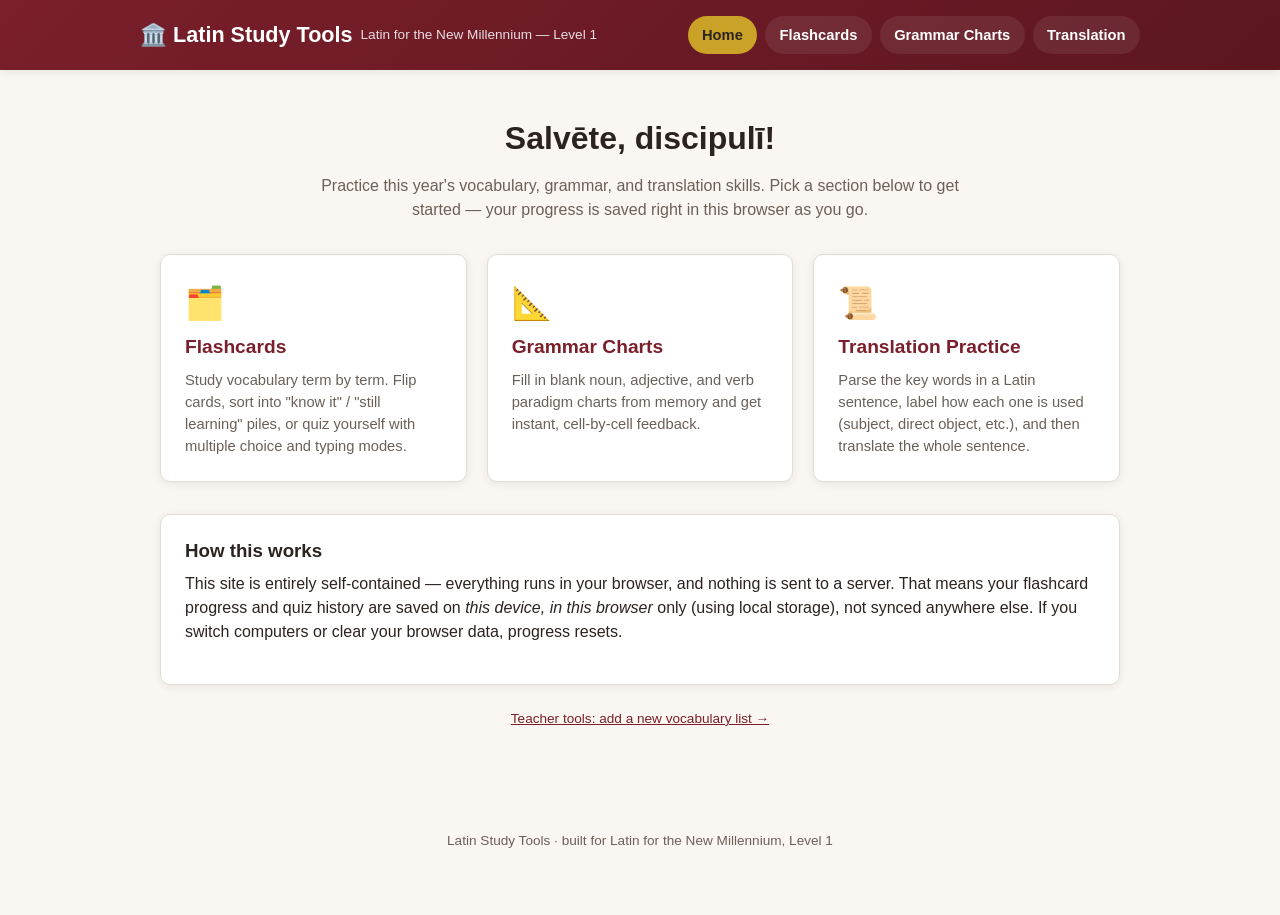
==== index.html @ 422d87cd "Add files via upload" ====
<!DOCTYPE html>
<html lang="en">
<head>
<meta charset="UTF-8">
<meta name="viewport" content="width=device-width, initial-scale=1.0">
<title>Latin Study Tools</title>
<link rel="icon" href="data:image/svg+xml,%3Csvg xmlns=%27http://www.w3.org/2000/svg%27 viewBox=%270 0 100 100%27%3E%3Ctext y=%27.9em%27 font-size=%2790%27%3E%F0%9F%8F%9B%EF%B8%8F%3C/text%3E%3C/svg%3E">
<link rel="stylesheet" href="css/style.css">
</head>
<body>

<header class="site-header">
  <div class="header-inner">
    <a class="site-title" href="index.html">
      🏛️ Latin Study Tools
      <span class="site-title-sub">Latin for the New Millennium — Level 1</span>
    </a>
    <nav class="site-nav">
      <a href="index.html">Home</a>
      <a href="flashcards.html">Flashcards</a>
      <a href="grammar.html">Grammar Charts</a>
      <a href="translation.html">Translation</a>
    </nav>
  </div>
</header>

<main class="container">

  <div class="hero">
    <h1>Salvēte, discipulī!</h1>
    <p>Practice this year's vocabulary, grammar, and translation skills. Pick a section below to get started — your progress is saved right in this browser as you go.</p>
  </div>

  <div class="section-grid">
    <a class="section-card" href="flashcards.html">
      <div class="icon">🗂️</div>
      <h2>Flashcards</h2>
      <p>Study vocabulary term by term. Flip cards, sort into "know it" / "still learning" piles, or quiz yourself with multiple choice and typing modes.</p>
    </a>

    <a class="section-card" href="grammar.html">
      <div class="icon">📐</div>
      <h2>Grammar Charts</h2>
      <p>Fill in blank noun, adjective, and verb paradigm charts from memory and get instant, cell-by-cell feedback.</p>
    </a>

    <a class="section-card" href="translation.html">
      <div class="icon">📜</div>
      <h2>Translation Practice</h2>
      <p>Parse the key words in a Latin sentence, label how each one is used (subject, direct object, etc.), and then translate the whole sentence.</p>
    </a>
  </div>

  <div class="card" style="margin-top:2rem;">
    <h3>How this works</h3>
    <p>This site is entirely self-contained — everything runs in your browser, and nothing is sent to a server. That means your flashcard progress and quiz history are saved on <em>this device, in this browser</em> only (using local storage), not synced anywhere else. If you switch computers or clear your browser data, progress resets.</p>
  </div>

  <p style="text-align:center; font-size:0.85rem;"><a href="vocab-import.html">Teacher tools: add a new vocabulary list →</a></p>

</main>

<footer class="site-footer">
  Latin Study Tools &middot; built for Latin for the New Millennium, Level 1
</footer>

<script src="js/main.js"></script>
</body>
</html>
---- css/style.css ----
/* ==========================================================================
   Latin Study Tools — shared stylesheet
   Edit the variables below to re-theme the whole site (e.g. to your
   school's colors). Everything else references these.
   ========================================================================== */

:root {
  --color-primary: #7a1f2b;      /* deep maroon */
  --color-primary-dark: #5c1620;
  --color-primary-light: #a5414c;
  --color-accent: #c9a227;       /* gold */
  --color-bg: #faf7f2;
  --color-surface: #ffffff;
  --color-text: #2b2320;
  --color-text-muted: #6b6058;
  --color-border: #e4dcd0;
  --color-correct: #1e7d3c;
  --color-correct-bg: #e6f4ea;
  --color-incorrect: #b3261e;
  --color-incorrect-bg: #fbe9e7;
  --color-info-bg: #fff8e6;
  --radius: 10px;
  --shadow: 0 2px 8px rgba(43, 35, 32, 0.08);
  --shadow-lg: 0 8px 24px rgba(43, 35, 32, 0.14);
  --font-body: -apple-system, BlinkMacSystemFont, "Segoe UI", Roboto, Helvetica, Arial, sans-serif;
  --font-latin: Georgia, "Times New Roman", serif;
}

* { box-sizing: border-box; }

html, body {
  margin: 0;
  padding: 0;
  background: var(--color-bg);
  color: var(--color-text);
  font-family: var(--font-body);
  line-height: 1.5;
}

body { padding-bottom: 3rem; }

h1, h2, h3, h4 { line-height: 1.25; margin: 0 0 0.5em; }
p { margin: 0 0 1em; }

a { color: var(--color-primary); }
a:hover { color: var(--color-primary-dark); }

.latin { font-family: var(--font-latin); font-style: italic; }

/* ---------- Layout ---------- */

.site-header {
  background: linear-gradient(135deg, var(--color-primary), var(--color-primary-dark));
  color: #fff;
  padding: 1rem 1.5rem;
  box-shadow: var(--shadow);
}

.site-header .header-inner {
  max-width: 1000px;
  margin: 0 auto;
  display: flex;
  align-items: center;
  justify-content: space-between;
  flex-wrap: wrap;
  gap: 0.75rem;
}

.site-title {
  font-size: 1.35rem;
  font-weight: 700;
  color: #fff;
  text-decoration: none;
  display: flex;
  align-items: center;
  gap: 0.5rem;
}

.site-title .site-title-sub {
  font-weight: 400;
  font-size: 0.85rem;
  opacity: 0.85;
  display: block;
}

nav.site-nav { display: flex; gap: 0.5rem; flex-wrap: wrap; }

nav.site-nav a {
  color: #fff;
  text-decoration: none;
  padding: 0.5rem 0.9rem;
  border-radius: 999px;
  font-size: 0.92rem;
  font-weight: 600;
  background: rgba(255,255,255,0.08);
  transition: background 0.15s ease;
}

nav.site-nav a:hover { background: rgba(255,255,255,0.2); }
nav.site-nav a.active { background: var(--color-accent); color: #2b2320; }

main.container {
  max-width: 1000px;
  margin: 0 auto;
  padding: 2rem 1.25rem;
}

.card {
  background: var(--color-surface);
  border: 1px solid var(--color-border);
  border-radius: var(--radius);
  box-shadow: var(--shadow);
  padding: 1.5rem;
  margin-bottom: 1.5rem;
}

footer.site-footer {
  text-align: center;
  color: var(--color-text-muted);
  font-size: 0.85rem;
  margin-top: 2.5rem;
  padding: 1rem;
}

/* ---------- Buttons & forms ---------- */

.btn {
  display: inline-flex;
  align-items: center;
  gap: 0.4rem;
  font-size: 0.95rem;
  font-weight: 600;
  padding: 0.55rem 1.1rem;
  border-radius: 8px;
  border: 1px solid var(--color-primary);
  background: var(--color-primary);
  color: #fff;
  cursor: pointer;
  text-decoration: none;
}

.btn:hover { background: var(--color-primary-dark); border-color: var(--color-primary-dark); }
.btn:disabled { opacity: 0.5; cursor: not-allowed; }

.btn-secondary {
  background: transparent;
  color: var(--color-primary);
}
.btn-secondary:hover { background: rgba(122,31,43,0.08); }

.btn-accent {
  background: var(--color-accent);
  border-color: var(--color-accent);
  color: #2b2320;
}
.btn-accent:hover { background: #b08f20; border-color: #b08f20; }

.btn-row { display: flex; gap: 0.6rem; flex-wrap: wrap; align-items: center; margin: 1rem 0; }

select, input[type="text"], textarea {
  font-family: inherit;
  font-size: 0.95rem;
  padding: 0.45rem 0.6rem;
  border: 1px solid var(--color-border);
  border-radius: 6px;
  background: #fff;
  color: var(--color-text);
}

select:focus, input:focus, textarea:focus {
  outline: 2px solid var(--color-primary-light);
  outline-offset: 1px;
}

textarea { width: 100%; resize: vertical; font-size: 1rem; }

label { font-weight: 600; font-size: 0.85rem; color: var(--color-text-muted); display: block; margin-bottom: 0.25rem; }

/* ---------- Home page ---------- */

.hero {
  text-align: center;
  padding: 1rem 0 2rem;
}
.hero h1 { font-size: 2rem; }
.hero p { color: var(--color-text-muted); max-width: 640px; margin: 0 auto; }

.section-grid {
  display: grid;
  grid-template-columns: repeat(auto-fit, minmax(260px, 1fr));
  gap: 1.25rem;
}

.section-card {
  background: var(--color-surface);
  border: 1px solid var(--color-border);
  border-radius: var(--radius);
  box-shadow: var(--shadow);
  padding: 1.5rem;
  text-decoration: none;
  color: var(--color-text);
  display: block;
  transition: transform 0.15s ease, box-shadow 0.15s ease;
}
.section-card:hover { transform: translateY(-3px); box-shadow: var(--shadow-lg); }
.section-card .icon { font-size: 2rem; margin-bottom: 0.5rem; }
.section-card h2 { color: var(--color-primary); font-size: 1.2rem; }
.section-card p { color: var(--color-text-muted); font-size: 0.92rem; margin-bottom: 0; }

/* ---------- Flashcards ---------- */

.flashcard-toolbar {
  display: flex;
  gap: 0.75rem;
  flex-wrap: wrap;
  align-items: flex-end;
  margin-bottom: 1.25rem;
}

.flashcard-toolbar .field { display: flex; flex-direction: column; gap: 0.25rem; }

.progress-line {
  display: flex;
  justify-content: space-between;
  font-size: 0.85rem;
  color: var(--color-text-muted);
  margin-bottom: 0.5rem;
}

.flip-card-scene {
  perspective: 1200px;
  max-width: 520px;
  margin: 0 auto 1.25rem;
  height: 260px;
}

.flip-card {
  position: relative;
  width: 100%;
  height: 100%;
  cursor: pointer;
  transition: transform 0.5s;
  transform-style: preserve-3d;
}

.flip-card.is-flipped { transform: rotateY(180deg); }

.flip-face {
  position: absolute;
  inset: 0;
  backface-visibility: hidden;
  border-radius: var(--radius);
  border: 1px solid var(--color-border);
  box-shadow: var(--shadow);
  display: flex;
  flex-direction: column;
  align-items: center;
  justify-content: center;
  text-align: center;
  padding: 1.5rem;
  background: var(--color-surface);
}

.flip-face .term {
  font-family: var(--font-latin);
  font-size: 1.9rem;
  color: var(--color-primary);
  margin-bottom: 0.4rem;
}

.flip-face .meta { color: var(--color-text-muted); font-size: 0.9rem; }
.flip-face .hint { position: absolute; bottom: 0.75rem; right: 1rem; font-size: 0.75rem; color: var(--color-text-muted); }

.flip-face.back { transform: rotateY(180deg); }

.flashcard-controls {
  display: flex;
  justify-content: center;
  gap: 0.75rem;
  flex-wrap: wrap;
}

.pill-btn {
  border-radius: 999px;
  padding: 0.5rem 1.2rem;
  border: 1px solid var(--color-border);
  background: #fff;
  cursor: pointer;
  font-weight: 600;
  font-size: 0.9rem;
}
.pill-btn.unknown { color: var(--color-incorrect); border-color: var(--color-incorrect); }
.pill-btn.known { color: var(--color-correct); border-color: var(--color-correct); }
.pill-btn.unknown:hover { background: var(--color-incorrect-bg); }
.pill-btn.known:hover { background: var(--color-correct-bg); }

.quiz-choice {
  display: block;
  width: 100%;
  text-align: left;
  padding: 0.7rem 1rem;
  margin-bottom: 0.5rem;
  border-radius: 8px;
  border: 1px solid var(--color-border);
  background: #fff;
  cursor: pointer;
  font-size: 1rem;
}
.quiz-choice:hover { border-color: var(--color-primary-light); }
.quiz-choice.correct { background: var(--color-correct-bg); border-color: var(--color-correct); color: var(--color-correct); }
.quiz-choice.incorrect { background: var(--color-incorrect-bg); border-color: var(--color-incorrect); color: var(--color-incorrect); }

/* ---------- Grammar charts ---------- */

.chart-table-wrap { overflow-x: auto; }

table.chart-table {
  border-collapse: collapse;
  width: 100%;
  margin-bottom: 1rem;
  font-size: 0.95rem;
}

table.chart-table caption {
  caption-side: top;
  text-align: left;
  font-weight: 700;
  color: var(--color-primary);
  font-size: 1.05rem;
  margin-bottom: 0.5rem;
}

table.chart-table th, table.chart-table td {
  border: 1px solid var(--color-border);
  padding: 0.5rem 0.6rem;
  text-align: left;
}

table.chart-table th {
  background: var(--color-bg);
  font-weight: 700;
  white-space: nowrap;
}

table.chart-table input[type="text"] {
  width: 100%;
  min-width: 90px;
  font-family: var(--font-latin);
}

table.chart-table input.correct { background: var(--color-correct-bg); border-color: var(--color-correct); }
table.chart-table input.incorrect { background: var(--color-incorrect-bg); border-color: var(--color-incorrect); }

.answer-reveal { font-family: var(--font-latin); color: var(--color-text-muted); font-size: 0.85rem; margin-top: 0.15rem; }

.score-banner {
  border-radius: var(--radius);
  padding: 0.85rem 1.1rem;
  margin-bottom: 1rem;
  font-weight: 600;
}
.score-banner.good { background: var(--color-correct-bg); color: var(--color-correct); }
.score-banner.mixed { background: var(--color-info-bg); color: #8a6d00; }

/* ---------- Translation section ---------- */

.sentence-display {
  font-family: var(--font-latin);
  font-size: 1.5rem;
  text-align: center;
  color: var(--color-primary);
  padding: 1rem;
  background: var(--color-info-bg);
  border-radius: var(--radius);
  margin-bottom: 1.5rem;
}

.word-parse-block {
  border: 1px solid var(--color-border);
  border-radius: var(--radius);
  padding: 1rem 1.25rem;
  margin-bottom: 1rem;
}

.word-parse-block .word-heading {
  font-family: var(--font-latin);
  font-size: 1.3rem;
  color: var(--color-primary);
  margin-bottom: 0.5rem;
}

.parse-fields {
  display: grid;
  grid-template-columns: repeat(auto-fit, minmax(150px, 1fr));
  gap: 0.75rem;
  margin-bottom: 0.5rem;
}

.parse-feedback { font-size: 0.85rem; margin-top: 0.4rem; font-weight: 600; }
.parse-feedback.correct { color: var(--color-correct); }
.parse-feedback.incorrect { color: var(--color-incorrect); }

.translation-box textarea { min-height: 90px; }

.model-answers {
  background: var(--color-info-bg);
  border-radius: var(--radius);
  padding: 1rem 1.25rem;
  margin-top: 0.75rem;
}
.model-answers ul { margin: 0.4rem 0 0; padding-left: 1.25rem; }

.tag {
  display: inline-block;
  font-size: 0.75rem;
  font-weight: 700;
  text-transform: uppercase;
  letter-spacing: 0.03em;
  padding: 0.15rem 0.5rem;
  border-radius: 999px;
  background: var(--color-bg);
  color: var(--color-text-muted);
  border: 1px solid var(--color-border);
  margin-left: 0.5rem;
}

.helper-callout {
  background: var(--color-info-bg);
  border: 1px solid #f0e0a8;
  border-radius: var(--radius);
  padding: 1rem 1.25rem;
  margin-bottom: 1.25rem;
  font-size: 0.92rem;
}

.helper-callout code { background: rgba(0,0,0,0.06); padding: 0.1rem 0.35rem; border-radius: 4px; }

@media (max-width: 640px) {
  .site-header .header-inner { flex-direction: column; align-items: flex-start; }
  .sentence-display { font-size: 1.2rem; }
}
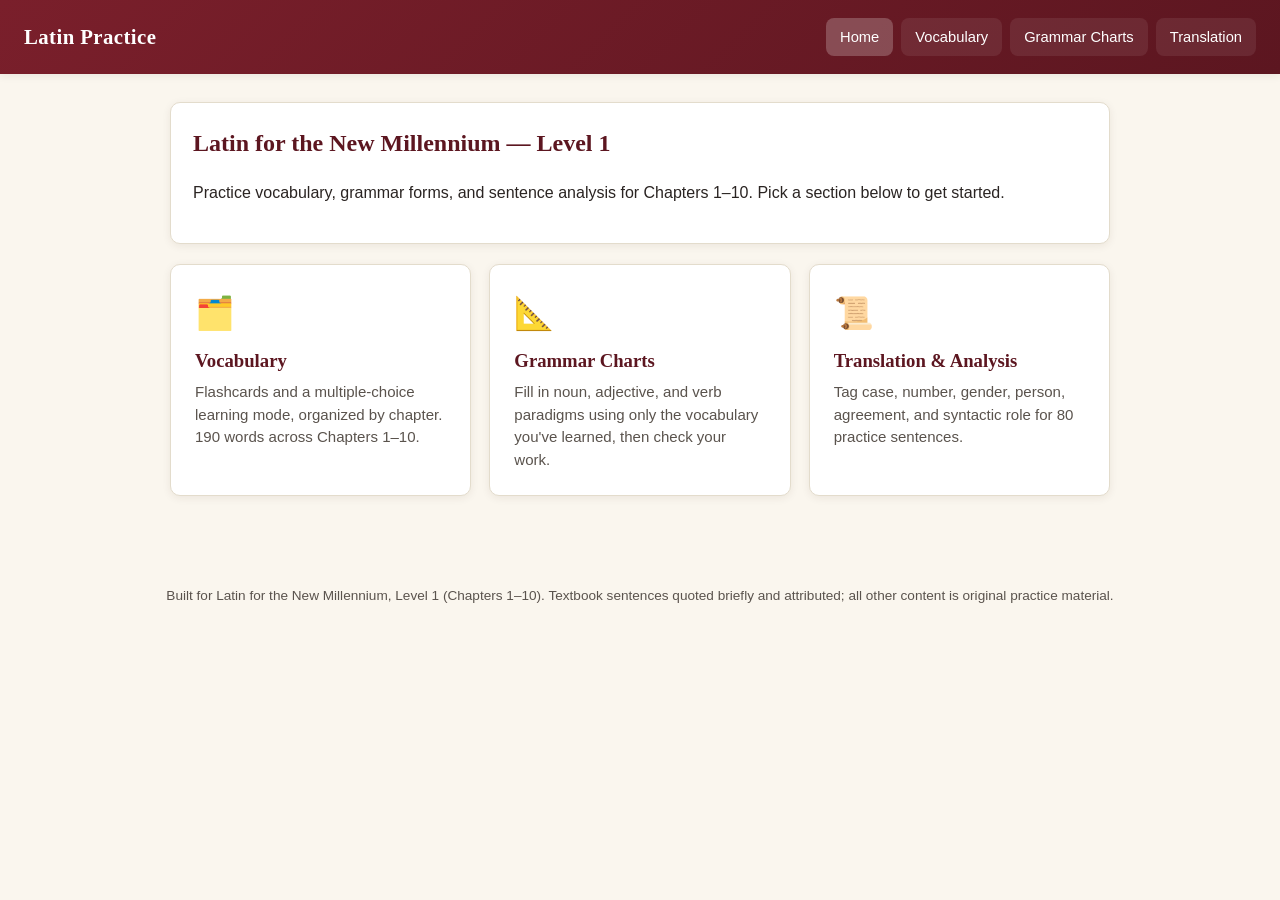
==== commit 78250ed9: "10878213" ====
--- a/index.html
+++ b/index.html
@@ -1,69 +1,47 @@
-<!DOCTYPE html>
+<!doctype html>
 <html lang="en">
 <head>
-<meta charset="UTF-8">
-<meta name="viewport" content="width=device-width, initial-scale=1.0">
-<title>Latin Study Tools</title>
-<link rel="icon" href="data:image/svg+xml,%3Csvg xmlns=%27http://www.w3.org/2000/svg%27 viewBox=%270 0 100 100%27%3E%3Ctext y=%27.9em%27 font-size=%2790%27%3E%F0%9F%8F%9B%EF%B8%8F%3C/text%3E%3C/svg%3E">
+<meta charset="utf-8">
+<meta name="viewport" content="width=device-width, initial-scale=1">
+<title>Latin Practice — LFNM Level 1</title>
 <link rel="stylesheet" href="css/style.css">
 </head>
 <body>
-
 <header class="site-header">
-  <div class="header-inner">
-    <a class="site-title" href="index.html">
-      🏛️ Latin Study Tools
-      <span class="site-title-sub">Latin for the New Millennium — Level 1</span>
-    </a>
-    <nav class="site-nav">
-      <a href="index.html">Home</a>
-      <a href="flashcards.html">Flashcards</a>
-      <a href="grammar.html">Grammar Charts</a>
-      <a href="translation.html">Translation</a>
-    </nav>
-  </div>
+  <h1><a href="index.html">Latin Practice</a></h1>
+  <nav class="site-nav">
+    <a href="index.html" class="active">Home</a>
+    <a href="flashcards.html">Vocabulary</a>
+    <a href="grammar.html">Grammar Charts</a>
+    <a href="translate.html">Translation</a>
+  </nav>
 </header>
 
-<main class="container">
-
-  <div class="hero">
-    <h1>Salvēte, discipulī!</h1>
-    <p>Practice this year's vocabulary, grammar, and translation skills. Pick a section below to get started — your progress is saved right in this browser as you go.</p>
+<main>
+  <div class="card">
+    <h2>Latin for the New Millennium — Level 1</h2>
+    <p>Practice vocabulary, grammar forms, and sentence analysis for Chapters 1–10. Pick a section below to get started.</p>
   </div>
 
   <div class="section-grid">
-    <a class="section-card" href="flashcards.html">
+    <a class="section-tile" href="flashcards.html">
       <div class="icon">🗂️</div>
-      <h2>Flashcards</h2>
-      <p>Study vocabulary term by term. Flip cards, sort into "know it" / "still learning" piles, or quiz yourself with multiple choice and typing modes.</p>
+      <h3>Vocabulary</h3>
+      <p>Flashcards and a multiple-choice learning mode, organized by chapter. 190 words across Chapters 1–10.</p>
     </a>
-
-    <a class="section-card" href="grammar.html">
+    <a class="section-tile" href="grammar.html">
       <div class="icon">📐</div>
-      <h2>Grammar Charts</h2>
-      <p>Fill in blank noun, adjective, and verb paradigm charts from memory and get instant, cell-by-cell feedback.</p>
+      <h3>Grammar Charts</h3>
+      <p>Fill in noun, adjective, and verb paradigms using only the vocabulary you've learned, then check your work.</p>
     </a>
-
-    <a class="section-card" href="translation.html">
+    <a class="section-tile" href="translate.html">
       <div class="icon">📜</div>
-      <h2>Translation Practice</h2>
-      <p>Parse the key words in a Latin sentence, label how each one is used (subject, direct object, etc.), and then translate the whole sentence.</p>
+      <h3>Translation &amp; Analysis</h3>
+      <p>Tag case, number, gender, person, agreement, and syntactic role for 80 practice sentences.</p>
     </a>
   </div>
-
-  <div class="card" style="margin-top:2rem;">
-    <h3>How this works</h3>
-    <p>This site is entirely self-contained — everything runs in your browser, and nothing is sent to a server. That means your flashcard progress and quiz history are saved on <em>this device, in this browser</em> only (using local storage), not synced anywhere else. If you switch computers or clear your browser data, progress resets.</p>
-  </div>
-
-  <p style="text-align:center; font-size:0.85rem;"><a href="vocab-import.html">Teacher tools: add a new vocabulary list →</a></p>
-
 </main>
 
-<footer class="site-footer">
-  Latin Study Tools &middot; built for Latin for the New Millennium, Level 1
-</footer>
-
-<script src="js/main.js"></script>
+<footer class="site-footer">Built for Latin for the New Millennium, Level 1 (Chapters 1–10). Textbook sentences quoted briefly and attributed; all other content is original practice material.</footer>
 </body>
 </html>
--- a/css/style.css
+++ b/css/style.css
@@ -1,29 +1,16 @@
-/* ==========================================================================
-   Latin Study Tools — shared stylesheet
-   Edit the variables below to re-theme the whole site (e.g. to your
-   school's colors). Everything else references these.
-   ========================================================================== */
-
 :root {
-  --color-primary: #7a1f2b;      /* deep maroon */
-  --color-primary-dark: #5c1620;
-  --color-primary-light: #a5414c;
-  --color-accent: #c9a227;       /* gold */
-  --color-bg: #faf7f2;
-  --color-surface: #ffffff;
-  --color-text: #2b2320;
-  --color-text-muted: #6b6058;
-  --color-border: #e4dcd0;
-  --color-correct: #1e7d3c;
-  --color-correct-bg: #e6f4ea;
-  --color-incorrect: #b3261e;
-  --color-incorrect-bg: #fbe9e7;
-  --color-info-bg: #fff8e6;
+  --maroon: #7a1f2b;
+  --maroon-dark: #5c1620;
+  --gold: #b8892b;
+  --cream: #faf6ee;
+  --paper: #ffffff;
+  --ink: #2a2422;
+  --ink-soft: #5a534d;
+  --border: #e3dccc;
+  --good: #2e7d4f;
+  --bad: #b3382c;
+  --shadow: 0 2px 8px rgba(60, 40, 20, 0.08);
   --radius: 10px;
-  --shadow: 0 2px 8px rgba(43, 35, 32, 0.08);
-  --shadow-lg: 0 8px 24px rgba(43, 35, 32, 0.14);
-  --font-body: -apple-system, BlinkMacSystemFont, "Segoe UI", Roboto, Helvetica, Arial, sans-serif;
-  --font-latin: Georgia, "Times New Roman", serif;
 }
 
 * { box-sizing: border-box; }
@@ -31,411 +18,380 @@
 html, body {
   margin: 0;
   padding: 0;
-  background: var(--color-bg);
-  color: var(--color-text);
-  font-family: var(--font-body);
+  background: var(--cream);
+  color: var(--ink);
+  font-family: -apple-system, BlinkMacSystemFont, "Segoe UI", Helvetica, Arial, sans-serif;
   line-height: 1.5;
 }
 
-body { padding-bottom: 3rem; }
-
-h1, h2, h3, h4 { line-height: 1.25; margin: 0 0 0.5em; }
-p { margin: 0 0 1em; }
-
-a { color: var(--color-primary); }
-a:hover { color: var(--color-primary-dark); }
-
-.latin { font-family: var(--font-latin); font-style: italic; }
-
-/* ---------- Layout ---------- */
-
-.site-header {
-  background: linear-gradient(135deg, var(--color-primary), var(--color-primary-dark));
+.latin {
+  font-family: Georgia, "Times New Roman", serif;
+}
+
+a { color: var(--maroon); }
+
+header.site-header {
+  background: linear-gradient(135deg, var(--maroon), var(--maroon-dark));
   color: #fff;
-  padding: 1rem 1.5rem;
-  box-shadow: var(--shadow);
-}
-
-.site-header .header-inner {
-  max-width: 1000px;
-  margin: 0 auto;
+  padding: 18px 24px;
   display: flex;
   align-items: center;
   justify-content: space-between;
   flex-wrap: wrap;
-  gap: 0.75rem;
-}
-
-.site-title {
-  font-size: 1.35rem;
-  font-weight: 700;
-  color: #fff;
-  text-decoration: none;
-  display: flex;
-  align-items: center;
-  gap: 0.5rem;
-}
-
-.site-title .site-title-sub {
-  font-weight: 400;
-  font-size: 0.85rem;
-  opacity: 0.85;
-  display: block;
-}
-
-nav.site-nav { display: flex; gap: 0.5rem; flex-wrap: wrap; }
+  gap: 12px;
+  box-shadow: var(--shadow);
+}
+
+header.site-header h1 {
+  margin: 0;
+  font-size: 1.3rem;
+  font-family: Georgia, serif;
+  letter-spacing: 0.02em;
+}
+
+header.site-header h1 a { color: #fff; text-decoration: none; }
+
+nav.site-nav { display: flex; gap: 8px; flex-wrap: wrap; }
 
 nav.site-nav a {
   color: #fff;
   text-decoration: none;
-  padding: 0.5rem 0.9rem;
-  border-radius: 999px;
+  padding: 8px 14px;
+  border-radius: 8px;
   font-size: 0.92rem;
-  font-weight: 600;
   background: rgba(255,255,255,0.08);
-  transition: background 0.15s ease;
-}
-
-nav.site-nav a:hover { background: rgba(255,255,255,0.2); }
-nav.site-nav a.active { background: var(--color-accent); color: #2b2320; }
-
-main.container {
-  max-width: 1000px;
+  transition: background 0.15s;
+}
+
+nav.site-nav a:hover, nav.site-nav a.active {
+  background: rgba(255,255,255,0.22);
+}
+
+main {
+  max-width: 980px;
   margin: 0 auto;
-  padding: 2rem 1.25rem;
+  padding: 28px 20px 60px;
 }
 
 .card {
-  background: var(--color-surface);
-  border: 1px solid var(--color-border);
+  background: var(--paper);
+  border: 1px solid var(--border);
   border-radius: var(--radius);
   box-shadow: var(--shadow);
-  padding: 1.5rem;
-  margin-bottom: 1.5rem;
-}
-
-footer.site-footer {
-  text-align: center;
-  color: var(--color-text-muted);
-  font-size: 0.85rem;
-  margin-top: 2.5rem;
-  padding: 1rem;
-}
-
-/* ---------- Buttons & forms ---------- */
-
-.btn {
-  display: inline-flex;
-  align-items: center;
-  gap: 0.4rem;
-  font-size: 0.95rem;
-  font-weight: 600;
-  padding: 0.55rem 1.1rem;
-  border-radius: 8px;
-  border: 1px solid var(--color-primary);
-  background: var(--color-primary);
-  color: #fff;
-  cursor: pointer;
+  padding: 22px;
+  margin-bottom: 20px;
+}
+
+.card h2 { margin-top: 0; font-family: Georgia, serif; color: var(--maroon-dark); }
+
+.section-grid {
+  display: grid;
+  grid-template-columns: repeat(auto-fit, minmax(240px, 1fr));
+  gap: 18px;
+  margin-top: 20px;
+}
+
+.section-tile {
+  display: block;
+  background: var(--paper);
+  border: 1px solid var(--border);
+  border-radius: var(--radius);
+  box-shadow: var(--shadow);
+  padding: 24px;
   text-decoration: none;
-}
-
-.btn:hover { background: var(--color-primary-dark); border-color: var(--color-primary-dark); }
-.btn:disabled { opacity: 0.5; cursor: not-allowed; }
-
-.btn-secondary {
-  background: transparent;
-  color: var(--color-primary);
-}
-.btn-secondary:hover { background: rgba(122,31,43,0.08); }
-
-.btn-accent {
-  background: var(--color-accent);
-  border-color: var(--color-accent);
-  color: #2b2320;
-}
-.btn-accent:hover { background: #b08f20; border-color: #b08f20; }
-
-.btn-row { display: flex; gap: 0.6rem; flex-wrap: wrap; align-items: center; margin: 1rem 0; }
-
-select, input[type="text"], textarea {
+  color: var(--ink);
+  transition: transform 0.12s, box-shadow 0.12s;
+}
+
+.section-tile:hover { transform: translateY(-2px); box-shadow: 0 6px 16px rgba(60,40,20,0.14); }
+
+.section-tile .icon { font-size: 2rem; }
+.section-tile h3 { margin: 10px 0 6px; color: var(--maroon-dark); font-family: Georgia, serif; }
+.section-tile p { margin: 0; color: var(--ink-soft); font-size: 0.94rem; }
+
+button, .btn {
   font-family: inherit;
   font-size: 0.95rem;
-  padding: 0.45rem 0.6rem;
-  border: 1px solid var(--color-border);
+  padding: 10px 18px;
+  border-radius: 8px;
+  border: 1px solid var(--maroon);
+  background: var(--maroon);
+  color: #fff;
+  cursor: pointer;
+  transition: background 0.15s, transform 0.05s;
+}
+
+button:hover, .btn:hover { background: var(--maroon-dark); }
+button:active, .btn:active { transform: scale(0.98); }
+
+button.secondary, .btn.secondary {
+  background: transparent;
+  color: var(--maroon);
+}
+button.secondary:hover, .btn.secondary:hover { background: rgba(122,31,43,0.08); }
+
+button:disabled { opacity: 0.45; cursor: not-allowed; }
+
+select, input[type="text"] {
+  font-family: inherit;
+  font-size: 0.95rem;
+  padding: 7px 10px;
   border-radius: 6px;
+  border: 1px solid var(--border);
   background: #fff;
-  color: var(--color-text);
-}
-
-select:focus, input:focus, textarea:focus {
-  outline: 2px solid var(--color-primary-light);
-  outline-offset: 1px;
-}
-
-textarea { width: 100%; resize: vertical; font-size: 1rem; }
-
-label { font-weight: 600; font-size: 0.85rem; color: var(--color-text-muted); display: block; margin-bottom: 0.25rem; }
-
-/* ---------- Home page ---------- */
-
-.hero {
-  text-align: center;
-  padding: 1rem 0 2rem;
-}
-.hero h1 { font-size: 2rem; }
-.hero p { color: var(--color-text-muted); max-width: 640px; margin: 0 auto; }
-
-.section-grid {
-  display: grid;
-  grid-template-columns: repeat(auto-fit, minmax(260px, 1fr));
-  gap: 1.25rem;
-}
-
-.section-card {
-  background: var(--color-surface);
-  border: 1px solid var(--color-border);
-  border-radius: var(--radius);
-  box-shadow: var(--shadow);
-  padding: 1.5rem;
-  text-decoration: none;
-  color: var(--color-text);
-  display: block;
-  transition: transform 0.15s ease, box-shadow 0.15s ease;
-}
-.section-card:hover { transform: translateY(-3px); box-shadow: var(--shadow-lg); }
-.section-card .icon { font-size: 2rem; margin-bottom: 0.5rem; }
-.section-card h2 { color: var(--color-primary); font-size: 1.2rem; }
-.section-card p { color: var(--color-text-muted); font-size: 0.92rem; margin-bottom: 0; }
-
-/* ---------- Flashcards ---------- */
-
-.flashcard-toolbar {
-  display: flex;
-  gap: 0.75rem;
+  color: var(--ink);
+}
+
+.chapter-picker {
+  display: flex;
   flex-wrap: wrap;
-  align-items: flex-end;
-  margin-bottom: 1.25rem;
-}
-
-.flashcard-toolbar .field { display: flex; flex-direction: column; gap: 0.25rem; }
-
-.progress-line {
-  display: flex;
-  justify-content: space-between;
+  gap: 8px;
+  margin: 10px 0;
+}
+
+.chapter-chip {
+  border: 1px solid var(--border);
+  background: #fff;
+  padding: 7px 14px;
+  border-radius: 20px;
+  cursor: pointer;
+  font-size: 0.9rem;
+  user-select: none;
+}
+
+.chapter-chip.selected {
+  background: var(--maroon);
+  color: #fff;
+  border-color: var(--maroon);
+}
+
+.pill {
+  display: inline-block;
+  padding: 2px 10px;
+  border-radius: 12px;
+  font-size: 0.78rem;
+  background: var(--border);
+  color: var(--ink-soft);
+}
+
+footer.site-footer {
+  text-align: center;
+  color: var(--ink-soft);
   font-size: 0.85rem;
-  color: var(--color-text-muted);
-  margin-bottom: 0.5rem;
-}
-
-.flip-card-scene {
+  padding: 30px 20px 50px;
+}
+
+.empty-state {
+  text-align: center;
+  color: var(--ink-soft);
+  padding: 40px 20px;
+}
+
+/* ---- Flashcards ---- */
+.flashcard-stage {
+  display: flex;
+  flex-direction: column;
+  align-items: center;
+  gap: 18px;
+}
+
+.flashcard {
+  width: 100%;
+  max-width: 480px;
+  height: 280px;
   perspective: 1200px;
-  max-width: 520px;
-  margin: 0 auto 1.25rem;
-  height: 260px;
-}
-
-.flip-card {
+  cursor: pointer;
+}
+
+.flashcard-inner {
   position: relative;
   width: 100%;
   height: 100%;
-  cursor: pointer;
   transition: transform 0.5s;
   transform-style: preserve-3d;
 }
 
-.flip-card.is-flipped { transform: rotateY(180deg); }
-
-.flip-face {
+.flashcard.flipped .flashcard-inner { transform: rotateY(180deg); }
+
+.flashcard-face {
   position: absolute;
   inset: 0;
   backface-visibility: hidden;
-  border-radius: var(--radius);
-  border: 1px solid var(--color-border);
+  border-radius: 16px;
+  border: 1px solid var(--border);
   box-shadow: var(--shadow);
   display: flex;
   flex-direction: column;
   align-items: center;
   justify-content: center;
   text-align: center;
-  padding: 1.5rem;
-  background: var(--color-surface);
-}
-
-.flip-face .term {
-  font-family: var(--font-latin);
-  font-size: 1.9rem;
-  color: var(--color-primary);
-  margin-bottom: 0.4rem;
-}
-
-.flip-face .meta { color: var(--color-text-muted); font-size: 0.9rem; }
-.flip-face .hint { position: absolute; bottom: 0.75rem; right: 1rem; font-size: 0.75rem; color: var(--color-text-muted); }
-
-.flip-face.back { transform: rotateY(180deg); }
-
-.flashcard-controls {
-  display: flex;
-  justify-content: center;
-  gap: 0.75rem;
-  flex-wrap: wrap;
-}
-
-.pill-btn {
-  border-radius: 999px;
-  padding: 0.5rem 1.2rem;
-  border: 1px solid var(--color-border);
+  padding: 20px;
+  background: var(--paper);
+}
+
+.flashcard-face.back { transform: rotateY(180deg); background: #fff7ea; }
+
+.flashcard-face .word { font-size: 2rem; font-family: Georgia, serif; color: var(--maroon-dark); }
+.flashcard-face .sub { color: var(--ink-soft); margin-top: 10px; font-size: 1rem; }
+.flashcard-face .hint { position: absolute; bottom: 14px; color: var(--ink-soft); font-size: 0.78rem; }
+
+.flashcard-controls { display: flex; gap: 10px; align-items: center; }
+.progress-text { color: var(--ink-soft); font-size: 0.9rem; }
+
+.mode-toggle { display: flex; gap: 8px; margin-bottom: 16px; }
+.mode-toggle button { background: transparent; color: var(--maroon); }
+.mode-toggle button.active { background: var(--maroon); color: #fff; }
+
+/* ---- Learn mode (MC) ---- */
+.mc-prompt {
+  text-align: center;
+  font-size: 1.6rem;
+  font-family: Georgia, serif;
+  color: var(--maroon-dark);
+  margin: 10px 0 22px;
+}
+.mc-sub { text-align: center; color: var(--ink-soft); margin-top: -14px; margin-bottom: 20px; }
+
+.mc-options {
+  display: grid;
+  grid-template-columns: 1fr 1fr;
+  gap: 12px;
+}
+@media (max-width: 560px) { .mc-options { grid-template-columns: 1fr; } }
+
+.mc-option {
+  padding: 14px 16px;
+  border-radius: 10px;
+  border: 1.5px solid var(--border);
   background: #fff;
-  cursor: pointer;
-  font-weight: 600;
-  font-size: 0.9rem;
-}
-.pill-btn.unknown { color: var(--color-incorrect); border-color: var(--color-incorrect); }
-.pill-btn.known { color: var(--color-correct); border-color: var(--color-correct); }
-.pill-btn.unknown:hover { background: var(--color-incorrect-bg); }
-.pill-btn.known:hover { background: var(--color-correct-bg); }
-
-.quiz-choice {
-  display: block;
-  width: 100%;
+  color: var(--ink);
   text-align: left;
-  padding: 0.7rem 1rem;
-  margin-bottom: 0.5rem;
-  border-radius: 8px;
-  border: 1px solid var(--color-border);
-  background: #fff;
   cursor: pointer;
   font-size: 1rem;
 }
-.quiz-choice:hover { border-color: var(--color-primary-light); }
-.quiz-choice.correct { background: var(--color-correct-bg); border-color: var(--color-correct); color: var(--color-correct); }
-.quiz-choice.incorrect { background: var(--color-incorrect-bg); border-color: var(--color-incorrect); color: var(--color-incorrect); }
-
-/* ---------- Grammar charts ---------- */
-
-.chart-table-wrap { overflow-x: auto; }
-
-table.chart-table {
+.mc-option:hover { border-color: var(--maroon); }
+.mc-option.correct { background: #e5f4ea; border-color: var(--good); }
+.mc-option.incorrect { background: #fbe8e6; border-color: var(--bad); }
+.mc-option:disabled { cursor: default; }
+
+.stat-row { display: flex; gap: 20px; justify-content: center; margin: 14px 0; flex-wrap: wrap; }
+.stat { text-align: center; }
+.stat .num { font-size: 1.5rem; font-weight: 600; color: var(--maroon-dark); }
+.stat .label { font-size: 0.8rem; color: var(--ink-soft); }
+
+/* ---- Grammar charts ---- */
+table.chart {
   border-collapse: collapse;
   width: 100%;
-  margin-bottom: 1rem;
+  margin-top: 14px;
+}
+table.chart th, table.chart td {
+  border: 1px solid var(--border);
+  padding: 6px;
+  text-align: center;
+}
+table.chart th {
+  background: #f5efe0;
+  color: var(--maroon-dark);
+  font-family: Georgia, serif;
+}
+table.chart td input {
+  width: 100%;
+  min-width: 70px;
+  border: none;
+  background: transparent;
+  text-align: center;
+  font-family: Georgia, serif;
   font-size: 0.95rem;
-}
-
-table.chart-table caption {
-  caption-side: top;
-  text-align: left;
-  font-weight: 700;
-  color: var(--color-primary);
-  font-size: 1.05rem;
-  margin-bottom: 0.5rem;
-}
-
-table.chart-table th, table.chart-table td {
-  border: 1px solid var(--color-border);
-  padding: 0.5rem 0.6rem;
-  text-align: left;
-}
-
-table.chart-table th {
-  background: var(--color-bg);
-  font-weight: 700;
-  white-space: nowrap;
-}
-
-table.chart-table input[type="text"] {
-  width: 100%;
-  min-width: 90px;
-  font-family: var(--font-latin);
-}
-
-table.chart-table input.correct { background: var(--color-correct-bg); border-color: var(--color-correct); }
-table.chart-table input.incorrect { background: var(--color-incorrect-bg); border-color: var(--color-incorrect); }
-
-.answer-reveal { font-family: var(--font-latin); color: var(--color-text-muted); font-size: 0.85rem; margin-top: 0.15rem; }
+  padding: 6px 4px;
+  border-radius: 5px;
+}
+table.chart td input:focus { outline: 2px solid var(--gold); background: #fffdf6; }
+table.chart td.correct input { background: #e5f4ea; }
+table.chart td.incorrect input { background: #fbe8e6; }
+table.chart td.case-label { font-weight: 600; background: #faf6ee; }
+
+.chart-toolbar { display: flex; gap: 10px; align-items: center; flex-wrap: wrap; margin-bottom: 10px; }
+
+/* ---- Translation section ---- */
+.sentence-list { display: flex; flex-direction: column; gap: 10px; }
+.sentence-item {
+  background: #fff;
+  border: 1px solid var(--border);
+  border-radius: 8px;
+  padding: 14px 16px;
+  cursor: pointer;
+  display: flex;
+  justify-content: space-between;
+  align-items: center;
+  gap: 10px;
+}
+.sentence-item:hover { border-color: var(--maroon); }
+.sentence-item .latin { font-size: 1.05rem; }
+.sentence-item .status { font-size: 0.8rem; }
+.status.done { color: var(--good); }
+
+.analysis-word {
+  display: inline-flex;
+  flex-direction: column;
+  align-items: center;
+  vertical-align: top;
+  margin: 6px 4px;
+  gap: 4px;
+}
+.analysis-word .word-text {
+  font-family: Georgia, serif;
+  font-size: 1.15rem;
+  padding: 2px 4px;
+}
+.analysis-word select {
+  font-size: 0.72rem;
+  padding: 3px 4px;
+  max-width: 128px;
+}
+.analysis-word .field-row { display: flex; gap: 3px; }
+.analysis-sentence {
+  display: flex;
+  flex-wrap: wrap;
+  align-items: flex-end;
+  padding: 18px 10px;
+  background: #fffdf6;
+  border: 1px solid var(--border);
+  border-radius: 10px;
+  margin-bottom: 16px;
+}
+.plain-word {
+  font-family: Georgia, serif;
+  font-size: 1.15rem;
+  margin: 6px 4px;
+  color: var(--ink-soft);
+  align-self: center;
+}
+.analysis-word.checked-correct .word-text { background: #e5f4ea; border-radius: 5px; }
+.analysis-word.checked-incorrect .word-text { background: #fbe8e6; border-radius: 5px; }
+select.field-bad { border-color: var(--bad); background: #fbe8e6; }
+select.field-good { border-color: var(--good); background: #e5f4ea; }
+
+.legend { font-size: 0.85rem; color: var(--ink-soft); margin-top: 8px; }
+
+.punct-inline {
+  font-family: Georgia, serif;
+  font-size: 1.15rem;
+  margin: 6px 2px 6px -3px;
+  color: var(--ink-soft);
+  align-self: center;
+}
 
 .score-banner {
-  border-radius: var(--radius);
-  padding: 0.85rem 1.1rem;
-  margin-bottom: 1rem;
-  font-weight: 600;
-}
-.score-banner.good { background: var(--color-correct-bg); color: var(--color-correct); }
-.score-banner.mixed { background: var(--color-info-bg); color: #8a6d00; }
-
-/* ---------- Translation section ---------- */
-
-.sentence-display {
-  font-family: var(--font-latin);
-  font-size: 1.5rem;
-  text-align: center;
-  color: var(--color-primary);
-  padding: 1rem;
-  background: var(--color-info-bg);
-  border-radius: var(--radius);
-  margin-bottom: 1.5rem;
-}
-
-.word-parse-block {
-  border: 1px solid var(--color-border);
-  border-radius: var(--radius);
-  padding: 1rem 1.25rem;
-  margin-bottom: 1rem;
-}
-
-.word-parse-block .word-heading {
-  font-family: var(--font-latin);
-  font-size: 1.3rem;
-  color: var(--color-primary);
-  margin-bottom: 0.5rem;
-}
-
-.parse-fields {
-  display: grid;
-  grid-template-columns: repeat(auto-fit, minmax(150px, 1fr));
-  gap: 0.75rem;
-  margin-bottom: 0.5rem;
-}
-
-.parse-feedback { font-size: 0.85rem; margin-top: 0.4rem; font-weight: 600; }
-.parse-feedback.correct { color: var(--color-correct); }
-.parse-feedback.incorrect { color: var(--color-incorrect); }
-
-.translation-box textarea { min-height: 90px; }
-
-.model-answers {
-  background: var(--color-info-bg);
-  border-radius: var(--radius);
-  padding: 1rem 1.25rem;
-  margin-top: 0.75rem;
-}
-.model-answers ul { margin: 0.4rem 0 0; padding-left: 1.25rem; }
-
-.tag {
-  display: inline-block;
-  font-size: 0.75rem;
-  font-weight: 700;
-  text-transform: uppercase;
-  letter-spacing: 0.03em;
-  padding: 0.15rem 0.5rem;
-  border-radius: 999px;
-  background: var(--color-bg);
-  color: var(--color-text-muted);
-  border: 1px solid var(--color-border);
-  margin-left: 0.5rem;
-}
-
-.helper-callout {
-  background: var(--color-info-bg);
-  border: 1px solid #f0e0a8;
-  border-radius: var(--radius);
-  padding: 1rem 1.25rem;
-  margin-bottom: 1.25rem;
-  font-size: 0.92rem;
-}
-
-.helper-callout code { background: rgba(0,0,0,0.06); padding: 0.1rem 0.35rem; border-radius: 4px; }
-
-@media (max-width: 640px) {
-  .site-header .header-inner { flex-direction: column; align-items: flex-start; }
-  .sentence-display { font-size: 1.2rem; }
-}
+  display: flex;
+  justify-content: space-between;
+  align-items: center;
+  gap: 12px;
+  flex-wrap: wrap;
+  background: #fff7ea;
+  border: 1px solid var(--border);
+  border-radius: 8px;
+  padding: 10px 16px;
+  margin-bottom: 14px;
+}
+.score-banner.all-correct { background: #e5f4ea; border-color: var(--good); }
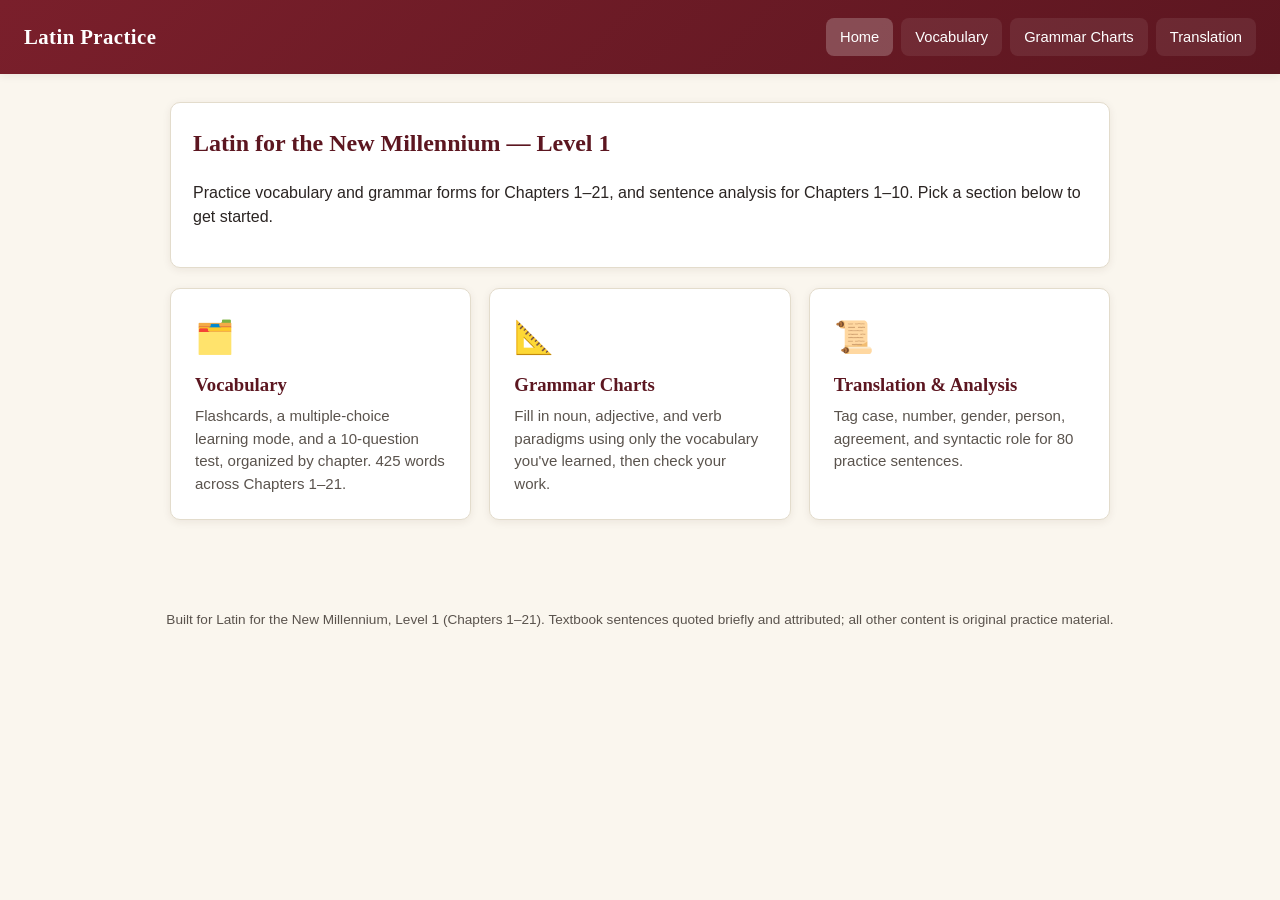
==== commit 7b515c1c: "Add Chapters 11-21 vocabulary and 4th/5th declension grammar charts - 235 new words from the LFNM Le" ====
--- a/index.html
+++ b/index.html
@@ -20,14 +20,14 @@
 <main>
   <div class="card">
     <h2>Latin for the New Millennium — Level 1</h2>
-    <p>Practice vocabulary, grammar forms, and sentence analysis for Chapters 1–10. Pick a section below to get started.</p>
+    <p>Practice vocabulary and grammar forms for Chapters 1–21, and sentence analysis for Chapters 1–10. Pick a section below to get started.</p>
   </div>
 
   <div class="section-grid">
     <a class="section-tile" href="flashcards.html">
       <div class="icon">🗂️</div>
       <h3>Vocabulary</h3>
-      <p>Flashcards and a multiple-choice learning mode, organized by chapter. 190 words across Chapters 1–10.</p>
+      <p>Flashcards, a multiple-choice learning mode, and a 10-question test, organized by chapter. 425 words across Chapters 1–21.</p>
     </a>
     <a class="section-tile" href="grammar.html">
       <div class="icon">📐</div>
@@ -42,6 +42,6 @@
   </div>
 </main>
 
-<footer class="site-footer">Built for Latin for the New Millennium, Level 1 (Chapters 1–10). Textbook sentences quoted briefly and attributed; all other content is original practice material.</footer>
+<footer class="site-footer">Built for Latin for the New Millennium, Level 1 (Chapters 1–21). Textbook sentences quoted briefly and attributed; all other content is original practice material.</footer>
 </body>
 </html>
--- a/css/style.css
+++ b/css/style.css
@@ -232,6 +232,9 @@
 .flashcard-face.back { transform: rotateY(180deg); background: #fff7ea; }
 
 .flashcard-face .word { font-size: 2rem; font-family: Georgia, serif; color: var(--maroon-dark); }
+.flashcard-face .word.compact { font-size: 1.5rem; max-width: 90%; }
+.flashcard-face .word.compact-sm { font-size: 1.15rem; max-width: 95%; line-height: 1.3; }
+.flashcard-face .card-emoji { font-size: 3rem; line-height: 1; margin-bottom: 6px; }
 .flashcard-face .sub { color: var(--ink-soft); margin-top: 10px; font-size: 1rem; }
 .flashcard-face .hint { position: absolute; bottom: 14px; color: var(--ink-soft); font-size: 0.78rem; }
 
@@ -395,3 +398,24 @@
   margin-bottom: 14px;
 }
 .score-banner.all-correct { background: #e5f4ea; border-color: var(--good); }
+
+.translation-box textarea {
+  width: 100%;
+  font-family: inherit;
+  font-size: 0.95rem;
+  padding: 10px 12px;
+  border-radius: 8px;
+  border: 1px solid var(--border);
+  margin: 8px 0;
+  resize: vertical;
+  background: #fff;
+  color: var(--ink);
+}
+
+.model-translation {
+  background: #fff7ea;
+  border: 1px solid var(--border);
+  border-radius: 8px;
+  padding: 10px 14px;
+  margin: 10px 0;
+}
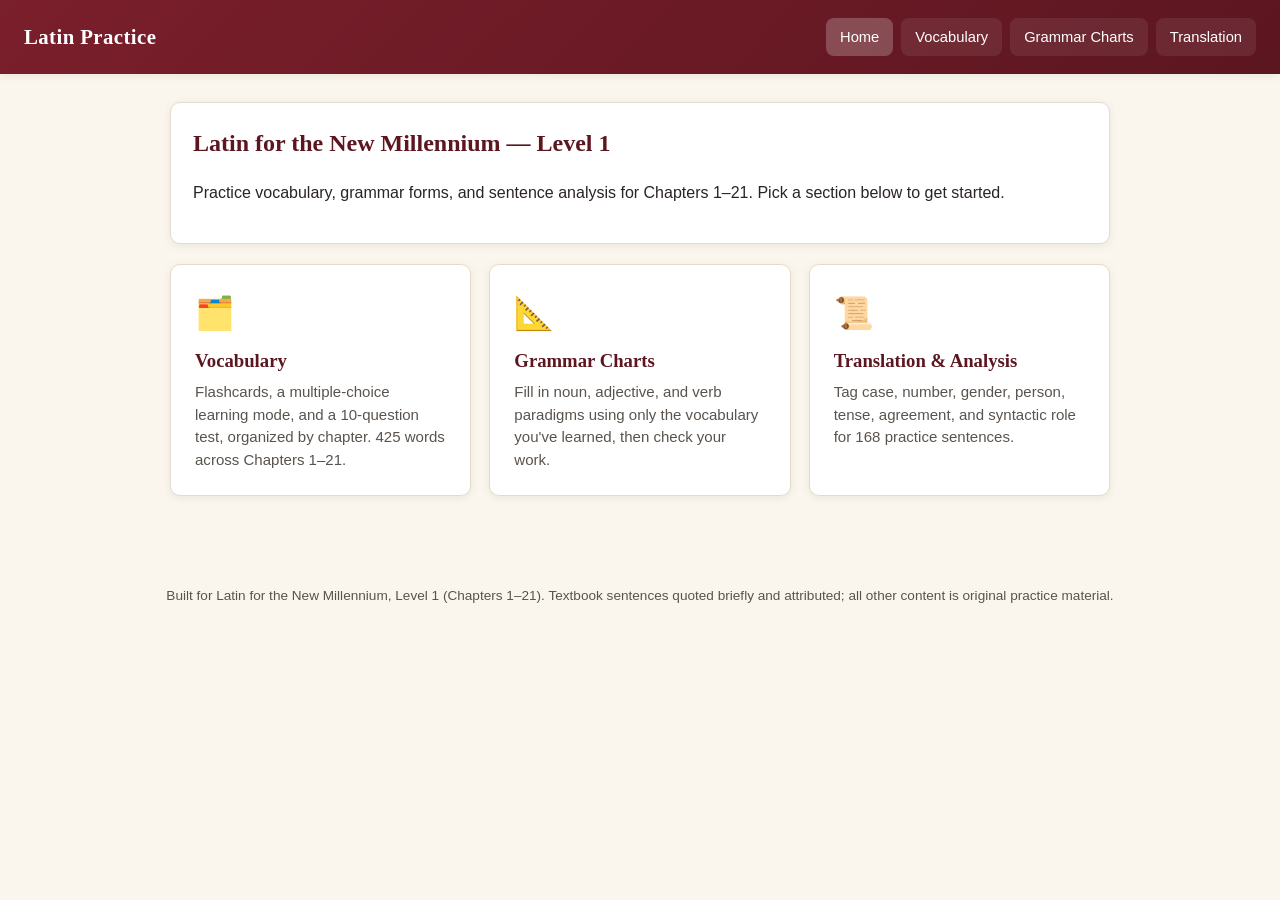
==== commit 4069b77b: "Add translation sentences for Chapters 11-21 - 88 original sentences (8 per chapter) themed on each " ====
--- a/index.html
+++ b/index.html
@@ -20,7 +20,7 @@
 <main>
   <div class="card">
     <h2>Latin for the New Millennium — Level 1</h2>
-    <p>Practice vocabulary and grammar forms for Chapters 1–21, and sentence analysis for Chapters 1–10. Pick a section below to get started.</p>
+    <p>Practice vocabulary, grammar forms, and sentence analysis for Chapters 1–21. Pick a section below to get started.</p>
   </div>
 
   <div class="section-grid">
@@ -37,7 +37,7 @@
     <a class="section-tile" href="translate.html">
       <div class="icon">📜</div>
       <h3>Translation &amp; Analysis</h3>
-      <p>Tag case, number, gender, person, agreement, and syntactic role for 80 practice sentences.</p>
+      <p>Tag case, number, gender, person, tense, agreement, and syntactic role for 168 practice sentences.</p>
     </a>
   </div>
 </main>
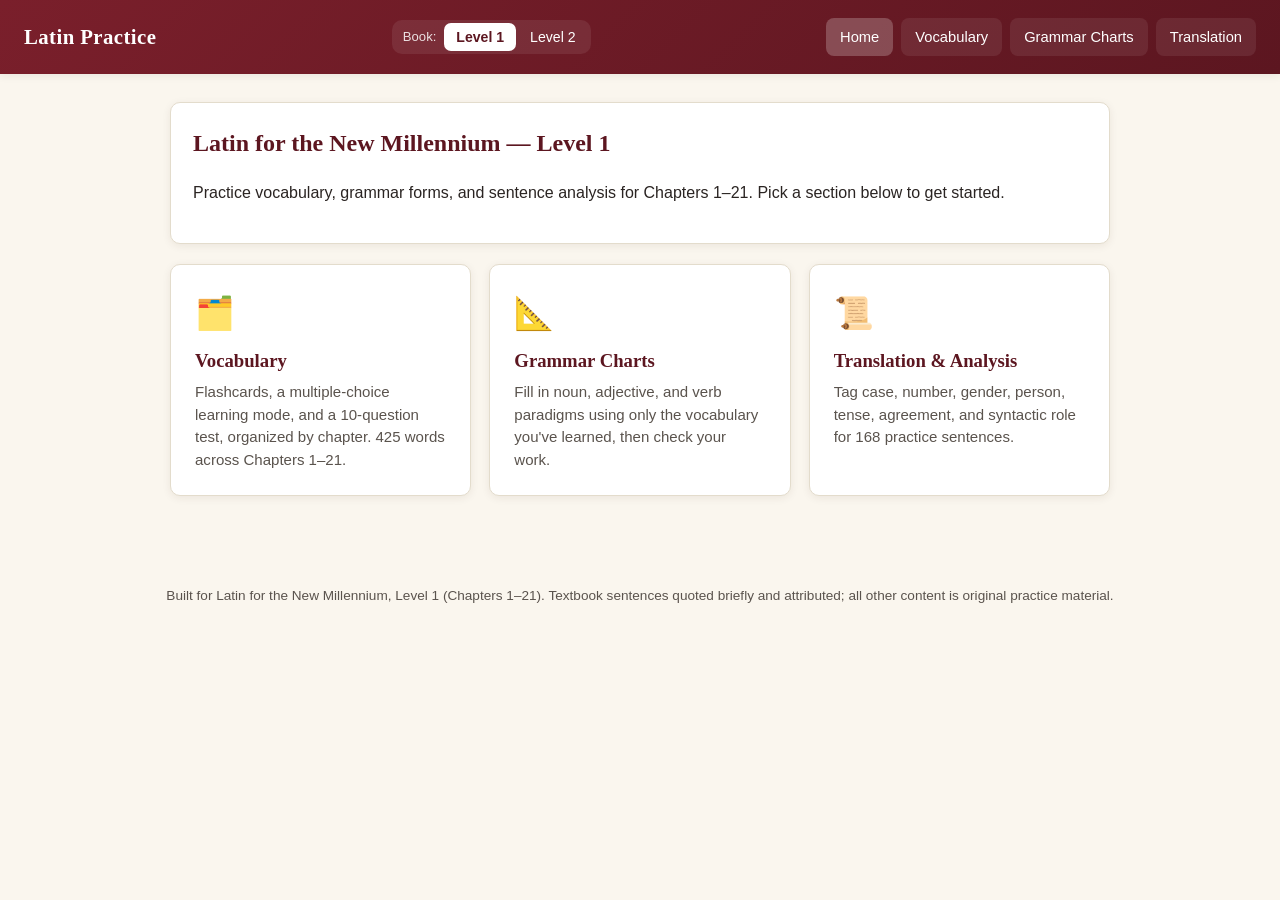
==== commit 7539cc91: "Add Level 1 / Level 2 book switch and Level 2 vocabulary (Ch. 1-15) Co-Authored-By: Claude Opus 5.5 " ====
--- a/index.html
+++ b/index.html
@@ -9,6 +9,11 @@
 <body>
 <header class="site-header">
   <h1><a href="index.html">Latin Practice</a></h1>
+  <div class="book-switch" role="group" aria-label="Textbook">
+    <span class="book-switch-label">Book:</span>
+    <button type="button" data-book="1">Level 1</button>
+    <button type="button" data-book="2">Level 2</button>
+  </div>
   <nav class="site-nav">
     <a href="index.html" class="active">Home</a>
     <a href="flashcards.html">Vocabulary</a>
@@ -19,15 +24,15 @@
 
 <main>
   <div class="card">
-    <h2>Latin for the New Millennium — Level 1</h2>
-    <p>Practice vocabulary, grammar forms, and sentence analysis for Chapters 1–21. Pick a section below to get started.</p>
+    <h2 id="bookTitle">Latin for the New Millennium — Level 1</h2>
+    <p id="bookIntro">Practice vocabulary, grammar forms, and sentence analysis for Chapters 1–21. Pick a section below to get started.</p>
   </div>
 
   <div class="section-grid">
     <a class="section-tile" href="flashcards.html">
       <div class="icon">🗂️</div>
       <h3>Vocabulary</h3>
-      <p>Flashcards, a multiple-choice learning mode, and a 10-question test, organized by chapter. 425 words across Chapters 1–21.</p>
+      <p id="vocabTileText">Flashcards, a multiple-choice learning mode, and a 10-question test, organized by chapter. 425 words across Chapters 1–21.</p>
     </a>
     <a class="section-tile" href="grammar.html">
       <div class="icon">📐</div>
@@ -37,11 +42,12 @@
     <a class="section-tile" href="translate.html">
       <div class="icon">📜</div>
       <h3>Translation &amp; Analysis</h3>
-      <p>Tag case, number, gender, person, tense, agreement, and syntactic role for 168 practice sentences.</p>
+      <p id="translateTileText">Tag case, number, gender, person, tense, agreement, and syntactic role for 168 practice sentences.</p>
     </a>
   </div>
 </main>
 
-<footer class="site-footer">Built for Latin for the New Millennium, Level 1 (Chapters 1–21). Textbook sentences quoted briefly and attributed; all other content is original practice material.</footer>
+<footer class="site-footer" id="footerText">Built for Latin for the New Millennium, Level 1 (Chapters 1–21). Textbook sentences quoted briefly and attributed; all other content is original practice material.</footer>
+<script type="module" src="js/home.js"></script>
 </body>
 </html>
--- a/css/style.css
+++ b/css/style.css
@@ -67,6 +67,27 @@
   background: rgba(255,255,255,0.22);
 }
 
+/* Level 1 / Level 2 textbook switch in the header */
+.book-switch {
+  display: flex;
+  align-items: center;
+  gap: 2px;
+  padding: 3px;
+  border-radius: 10px;
+  background: rgba(255,255,255,0.08);
+}
+.book-switch-label { font-size: 0.82rem; opacity: 0.85; padding: 0 6px 0 8px; }
+.book-switch button {
+  background: transparent;
+  border: none;
+  color: #fff;
+  padding: 6px 12px;
+  border-radius: 7px;
+  font-size: 0.88rem;
+}
+.book-switch button:hover { background: rgba(255,255,255,0.16); }
+.book-switch button[aria-pressed="true"] { background: #fff; color: var(--maroon-dark); font-weight: 600; }
+
 main {
   max-width: 980px;
   margin: 0 auto;
@@ -315,6 +336,9 @@
 table.chart td.case-label { font-weight: 600; background: #faf6ee; }
 
 .chart-toolbar { display: flex; gap: 10px; align-items: center; flex-wrap: wrap; margin-bottom: 10px; }
+/* A select sizes itself to its longest option (e.g. full principal parts
+   plus meaning); keep it inside the card on narrow screens. */
+.chart-toolbar select { max-width: 100%; min-width: 0; }
 
 /* ---- Translation section ---- */
 .sentence-list { display: flex; flex-direction: column; gap: 10px; }
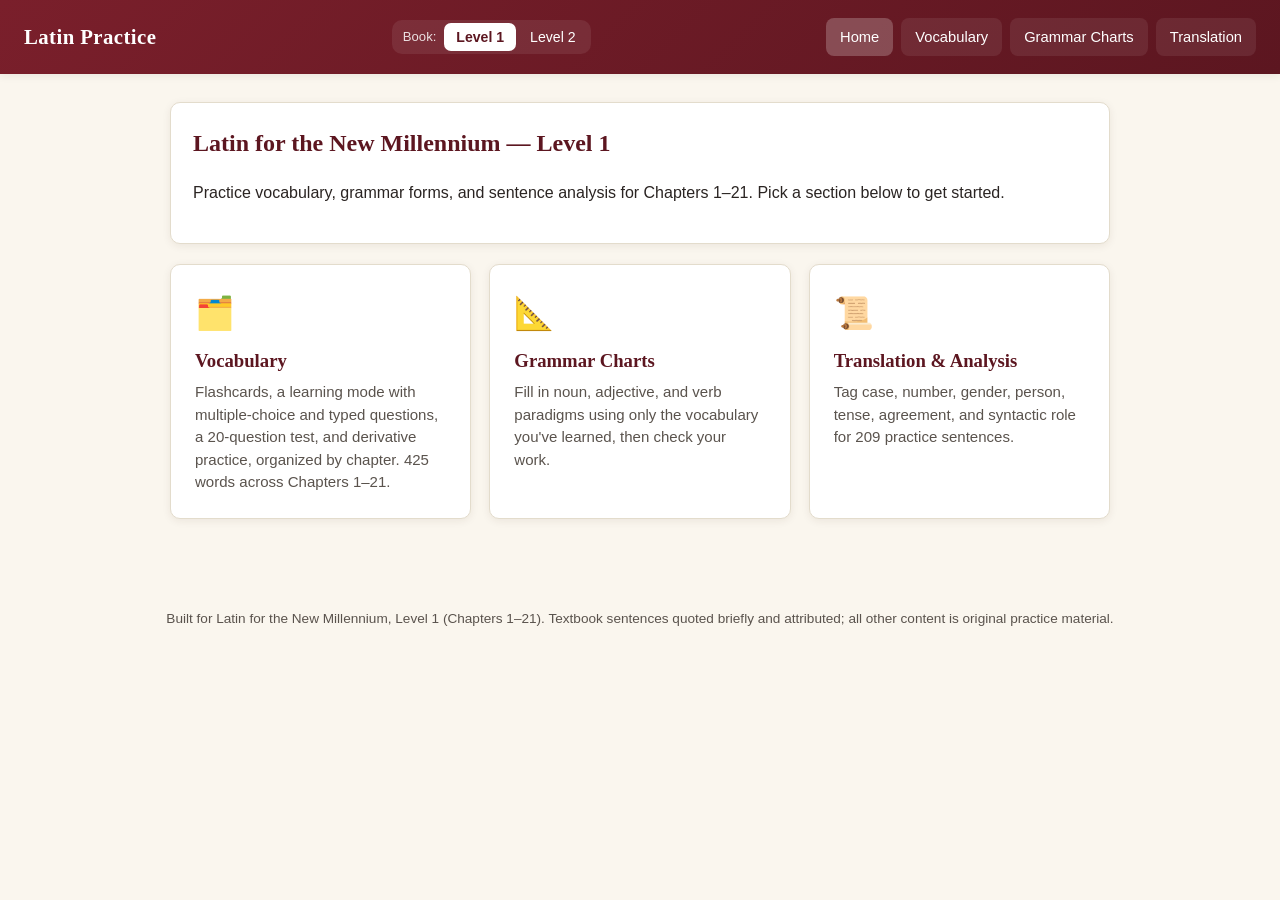
==== commit 7f47ba21: "Practice sentences: a verb in every person and number from Chapter 2 on Every chapter from 2 on now " ====
--- a/index.html
+++ b/index.html
@@ -42,7 +42,7 @@
     <a class="section-tile" href="translate.html">
       <div class="icon">📜</div>
       <h3>Translation &amp; Analysis</h3>
-      <p id="translateTileText">Tag case, number, gender, person, tense, agreement, and syntactic role for 168 practice sentences.</p>
+      <p id="translateTileText">Tag case, number, gender, person, tense, agreement, and syntactic role for 209 practice sentences.</p>
     </a>
   </div>
 </main>
--- a/css/style.css
+++ b/css/style.css
@@ -63,9 +63,13 @@
   transition: background 0.15s;
 }
 
-nav.site-nav a:hover, nav.site-nav a.active {
+/* Hover styles apply only where the pointer can really hover (a mouse). A touch screen leaves the spot of the
+   last tap "hovered", so when the next question's choices fill the same boxes, the one in that spot looked
+   pressed. A press is shown with :active instead. */
+nav.site-nav a:active, nav.site-nav a.active {
   background: rgba(255,255,255,0.22);
 }
+@media (hover: hover) { nav.site-nav a:hover { background: rgba(255,255,255,0.22); } }
 
 /* Level 1 / Level 2 textbook switch in the header */
 .book-switch {
@@ -85,7 +89,8 @@
   border-radius: 7px;
   font-size: 0.88rem;
 }
-.book-switch button:hover { background: rgba(255,255,255,0.16); }
+.book-switch button:active { background: rgba(255,255,255,0.16); }
+@media (hover: hover) { .book-switch button:hover { background: rgba(255,255,255,0.16); } }
 .book-switch button[aria-pressed="true"] { background: #fff; color: var(--maroon-dark); font-weight: 600; }
 
 main {
@@ -124,7 +129,8 @@
   transition: transform 0.12s, box-shadow 0.12s;
 }
 
-.section-tile:hover { transform: translateY(-2px); box-shadow: 0 6px 16px rgba(60,40,20,0.14); }
+.section-tile:active { transform: translateY(-2px); box-shadow: 0 6px 16px rgba(60,40,20,0.14); }
+@media (hover: hover) { .section-tile:hover { transform: translateY(-2px); box-shadow: 0 6px 16px rgba(60,40,20,0.14); } }
 
 .section-tile .icon { font-size: 2rem; }
 .section-tile h3 { margin: 10px 0 6px; color: var(--maroon-dark); font-family: Georgia, serif; }
@@ -142,14 +148,15 @@
   transition: background 0.15s, transform 0.05s;
 }
 
-button:hover, .btn:hover { background: var(--maroon-dark); }
-button:active, .btn:active { transform: scale(0.98); }
+@media (hover: hover) { button:hover, .btn:hover { background: var(--maroon-dark); } }
+button:active, .btn:active { background: var(--maroon-dark); transform: scale(0.98); }
 
 button.secondary, .btn.secondary {
   background: transparent;
   color: var(--maroon);
 }
-button.secondary:hover, .btn.secondary:hover { background: rgba(122,31,43,0.08); }
+@media (hover: hover) { button.secondary:hover, .btn.secondary:hover { background: rgba(122,31,43,0.08); } }
+button.secondary:active, .btn.secondary:active { background: rgba(122,31,43,0.08); }
 
 button:disabled { opacity: 0.45; cursor: not-allowed; }
 
@@ -262,7 +269,7 @@
 .flashcard-controls { display: flex; gap: 10px; align-items: center; }
 .progress-text { color: var(--ink-soft); font-size: 0.9rem; }
 
-.mode-toggle { display: flex; gap: 8px; margin-bottom: 16px; }
+.mode-toggle { display: flex; flex-wrap: wrap; gap: 8px; margin-bottom: 16px; }
 .mode-toggle button { background: transparent; color: var(--maroon); }
 .mode-toggle button.active { background: var(--maroon); color: #fff; }
 
@@ -275,6 +282,11 @@
   margin: 10px 0 22px;
 }
 .mc-sub { text-align: center; color: var(--ink-soft); margin-top: -14px; margin-bottom: 20px; }
+/* Derivative Practice's hint after a wrong answer: the Latin word's meaning,
+   under the prompt, and each choice's definition */
+.mc-meaning { text-align: center; color: var(--ink-soft); margin-top: -14px; margin-bottom: 22px; }
+.mc-option .mc-word { display: block; }
+.mc-option .mc-definition { display: block; margin-top: 4px; font-size: 0.85rem; color: var(--ink-soft); }
 
 .mc-options {
   display: grid;
@@ -293,10 +305,28 @@
   cursor: pointer;
   font-size: 1rem;
 }
-.mc-option:hover { border-color: var(--maroon); }
+/* Override the general button hover and press fill, which hid the option's text. The outline is for a real
+   hover or a press only, so a touch screen doesn't keep the box where the last tap landed outlined when
+   the next choices appear there. */
+@media (hover: hover) { .mc-option:hover { border-color: var(--maroon); background: #fff; } }
+.mc-option:not(:disabled):active { border-color: var(--maroon); background: #fff; }
 .mc-option.correct { background: #e5f4ea; border-color: var(--good); }
 .mc-option.incorrect { background: #fbe8e6; border-color: var(--bad); }
-.mc-option:disabled { cursor: default; }
+.mc-option:disabled { cursor: default; opacity: 1; }
+.mc-option:disabled:not(.correct):not(.incorrect) { opacity: 0.5; }
+
+/* Learning Mode's typed questions: the English, then a box for the Latin */
+.typed-pos { text-align: center; color: var(--ink-soft); font-size: 0.9rem; margin: -16px 0 18px; }
+.typed-answer { display: flex; gap: 10px; max-width: 560px; margin: 0 auto; }
+.typed-answer input[type="text"] { flex: 1 1 auto; min-width: 0; font-size: 1.15rem; padding: 10px 12px; }
+.typed-answer input.correct { background: #e5f4ea; border-color: var(--good); }
+.typed-answer input.incorrect { background: #fbe8e6; border-color: var(--bad); }
+.typed-macrons { display: flex; flex-wrap: wrap; gap: 6px; align-items: center; justify-content: center; margin-top: 10px; }
+.typed-macrons button { padding: 4px 10px; }
+.typed-feedback { display: flex; flex-wrap: wrap; gap: 10px; align-items: center; justify-content: center; margin-top: 16px; min-height: 2.2em; }
+.typed-feedback.correct { color: var(--good); font-weight: 600; }
+.typed-feedback.incorrect { color: var(--bad); }
+.typed-feedback .latin { font-size: 1.15rem; color: var(--ink); }
 
 .stat-row { display: flex; gap: 20px; justify-content: center; margin: 14px 0; flex-wrap: wrap; }
 .stat { text-align: center; }
@@ -334,8 +364,58 @@
 table.chart td.correct input { background: #e5f4ea; }
 table.chart td.incorrect input { background: #fbe8e6; }
 table.chart td.case-label { font-weight: 600; background: #faf6ee; }
+/* A chart with a column per gender: a "Singular" row and its cases, then a "Plural" row and its cases.
+   The comparison chart (positive, comparative, superlative) shares the phone rules. On phones the case and
+   gender names shorten so that the columns fit the screen. */
+table.chart tr.number-row th { text-align: left; padding: 4px 8px; font-size: 0.85rem; background: #faf6ee; }
+table.chart.gender-chart .label-short, table.chart.compare-chart .label-short { display: none; }
+@media (max-width: 560px) {
+  table.chart.gender-chart td, table.chart.compare-chart td { padding: 5px 3px; }
+  table.chart.gender-chart td.case-label { font-size: 0.9rem; }
+  table.chart.compare-chart th { font-size: 0.9rem; padding: 6px 3px; }
+  table.chart.gender-chart .label-full, table.chart.compare-chart .label-full { display: none; }
+  table.chart.gender-chart .label-short, table.chart.compare-chart .label-short { display: inline; }
+  table.chart.gender-chart td input, table.chart.compare-chart td input { min-width: 0; font-size: 0.9rem; padding: 6px 2px; }
+}
+/* The longest forms (eōrundem, eārundem) need the padding trimmed on the narrowest phones */
+@media (max-width: 380px) {
+  table.chart.gender-chart td, table.chart.compare-chart td { padding: 5px 1px; }
+  table.chart.gender-chart td input, table.chart.compare-chart td input { padding: 6px 1px; }
+}
+@media (max-width: 340px) {
+  table.chart.gender-chart td, table.chart.compare-chart td { padding: 5px 0; }
+  table.chart.gender-chart td input, table.chart.compare-chart td input { font-size: 0.78rem; padding: 6px 0; }
+}
+
+/* Translating a correctly conjugated verb chart */
+.translate-offer { display: flex; flex-wrap: wrap; align-items: center; gap: 10px; margin-top: 12px; color: var(--good); font-weight: 600; }
+.translate-cell { display: flex; flex-wrap: wrap; align-items: center; gap: 4px 10px; }
+.translate-latin { font-weight: 700; color: var(--maroon-dark); min-width: 5.5em; text-align: left; overflow-wrap: anywhere; }
+table.chart td .translate-cell input { flex: 1 1 8em; text-align: left; border-bottom: 1px dashed var(--border); }
+table.chart.translate-chart .label-short { display: none; }
+@media (max-width: 560px) {
+  .translate-latin { font-size: 0.9rem; }
+  table.chart.translate-chart td { padding: 5px 4px; }
+  table.chart.translate-chart .label-full { display: none; }
+  table.chart.translate-chart .label-short { display: inline; }
+}
 
 .chart-toolbar { display: flex; gap: 10px; align-items: center; flex-wrap: wrap; margin-bottom: 10px; }
+
+/* The verb synopsis (Level 2): its choices, then one table per mood */
+.synopsis-group { display: inline-flex; flex-wrap: wrap; align-items: center; gap: 4px 14px; }
+.synopsis-pick { display: inline-flex; align-items: center; gap: 5px; white-space: nowrap; }
+h3.synopsis-mood { margin: 18px 0 0; color: var(--maroon-dark); font-family: Georgia, serif; }
+table.chart.synopsis-chart { margin-top: 8px; }
+table.chart.synopsis-chart td.case-label { width: 9em; }
+table.chart.synopsis-chart .label-short { display: none; }
+@media (max-width: 560px) {
+  table.chart.synopsis-chart td { padding: 5px 3px; }
+  table.chart.synopsis-chart td.case-label { width: auto; font-size: 0.9rem; }
+  table.chart.synopsis-chart .label-full { display: none; }
+  table.chart.synopsis-chart .label-short { display: inline; }
+  table.chart.synopsis-chart td input { min-width: 0; font-size: 0.9rem; padding: 6px 2px; }
+}
 /* A select sizes itself to its longest option (e.g. full principal parts
    plus meaning); keep it inside the card on narrow screens. */
 .chart-toolbar select { max-width: 100%; min-width: 0; }
@@ -353,8 +433,10 @@
   align-items: center;
   gap: 10px;
 }
-.sentence-item:hover { border-color: var(--maroon); }
+.sentence-item:active { border-color: var(--maroon); }
+@media (hover: hover) { .sentence-item:hover { border-color: var(--maroon); } }
 .sentence-item .latin { font-size: 1.05rem; }
+.sentence-item .sentence-number { display: inline-block; min-width: 1.5em; font-weight: 700; color: var(--maroon-dark); }
 .sentence-item .status { font-size: 0.8rem; }
 .status.done { color: var(--good); }
 
@@ -376,7 +458,8 @@
   padding: 3px 4px;
   max-width: 128px;
 }
-.analysis-word .field-row { display: flex; gap: 3px; }
+/* Wraps when a verb has four fields (person / number / tense / mood). */
+.analysis-word .field-row { display: flex; gap: 3px; flex-wrap: wrap; justify-content: center; max-width: 280px; }
 .analysis-sentence {
   display: flex;
   flex-wrap: wrap;
@@ -443,3 +526,16 @@
   padding: 10px 14px;
   margin: 10px 0;
 }
+
+/* Level 1: the verdict on the typed translation */
+.translation-box button { margin-right: 8px; }
+.translation-verdict {
+  border: 1px solid var(--border);
+  border-radius: 8px;
+  padding: 10px 14px;
+  margin: 10px 0;
+  font-weight: 600;
+}
+.translation-verdict:empty { display: none; }
+.translation-verdict.matched { background: #e5f4ea; border-color: var(--good); color: var(--good); }
+.translation-verdict.missed { background: #fff7ea; }
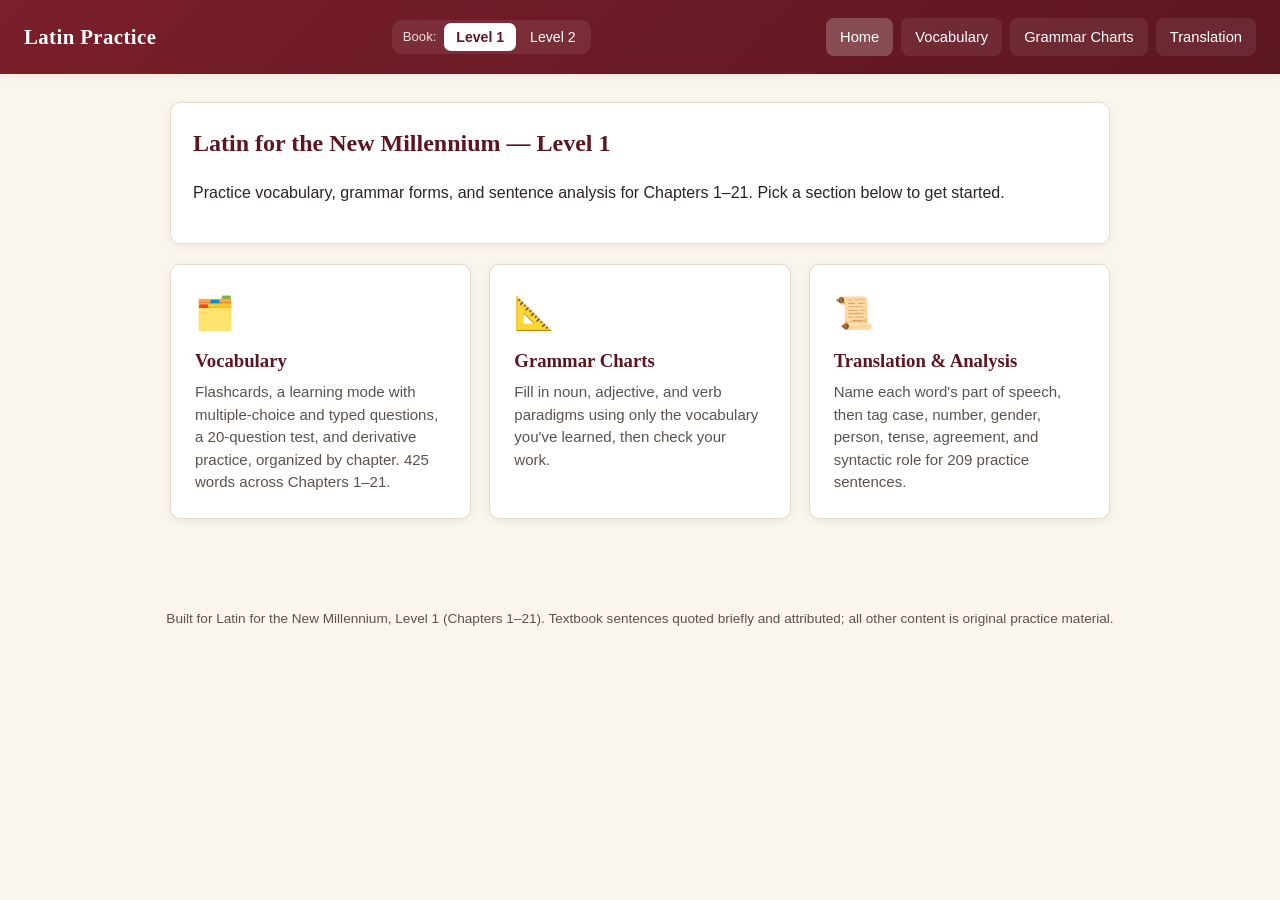
==== commit e2d0aab4: "Translation: ask each word's part of speech before its other menus Every noun, pronoun, adjective, v" ====
--- a/index.html
+++ b/index.html
@@ -42,7 +42,7 @@
     <a class="section-tile" href="translate.html">
       <div class="icon">📜</div>
       <h3>Translation &amp; Analysis</h3>
-      <p id="translateTileText">Tag case, number, gender, person, tense, agreement, and syntactic role for 209 practice sentences.</p>
+      <p id="translateTileText">Name each word's part of speech, then tag case, number, gender, person, tense, agreement, and syntactic role for 209 practice sentences.</p>
     </a>
   </div>
 </main>
--- a/css/style.css
+++ b/css/style.css
@@ -460,6 +460,8 @@
 }
 /* Wraps when a verb has four fields (person / number / tense / mood). */
 .analysis-word .field-row { display: flex; gap: 3px; flex-wrap: wrap; justify-content: center; max-width: 280px; }
+/* Until a word's part of speech is chosen correctly, it shows only that menu and the word itself. */
+.analysis-word.pos-locked > :not(.f-pos):not(.word-text) { display: none; }
 .analysis-sentence {
   display: flex;
   flex-wrap: wrap;
